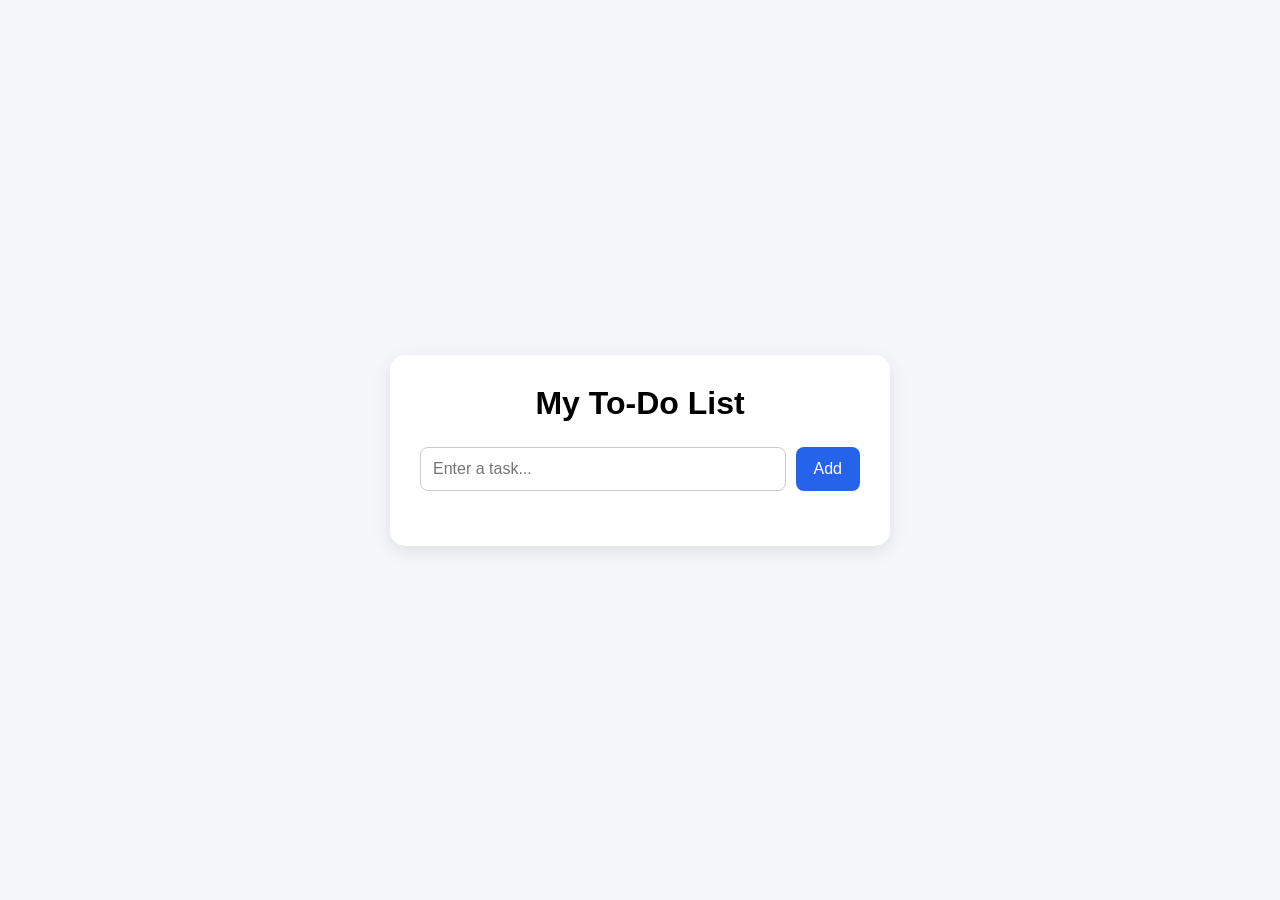
==== todo.html @ 12eb90e2 "Create todo.html" ====
<!DOCTYPE html>
<html lang="en">
<head>
  <meta charset="UTF-8">
  <meta name="viewport" content="width=device-width, initial-scale=1.0">
  <title>To-Do List | Anvita</title>

  <style>
    * {
      box-sizing: border-box;
      margin: 0;
      padding: 0;
    }

    body {
      font-family: Arial, sans-serif;
      background: #f5f7fa;
      display: flex;
      justify-content: center;
      align-items: center;
      min-height: 100vh;
      padding: 20px;
    }

    .todo-container {
      background: white;
      width: 100%;
      max-width: 500px;
      padding: 30px;
      border-radius: 15px;
      box-shadow: 0 5px 20px rgba(0, 0, 0, 0.1);
    }

    h1 {
      text-align: center;
      margin-bottom: 25px;
    }

    .input-area {
      display: flex;
      gap: 10px;
    }

    input {
      flex: 1;
      padding: 12px;
      border: 1px solid #ccc;
      border-radius: 8px;
      font-size: 16px;
    }

    button {
      padding: 12px 18px;
      border: none;
      border-radius: 8px;
      background: #2563eb;
      color: white;
      cursor: pointer;
      font-size: 16px;
    }

    button:hover {
      opacity: 0.9;
    }

    ul {
      list-style: none;
      margin-top: 25px;
    }

    li {
      display: flex;
      justify-content: space-between;
      align-items: center;
      padding: 12px;
      margin-bottom: 10px;
      background: #f1f5f9;
      border-radius: 8px;
    }

    li span {
      cursor: pointer;
    }

    li.completed span {
      text-decoration: line-through;
      color: #777;
    }

    .delete-btn {
      background: #dc2626;
      padding: 7px 10px;
      font-size: 14px;
    }
  </style>
</head>

<body>

  <div class="todo-container">

    <h1>My To-Do List</h1>

    <div class="input-area">
      <input
        type="text"
        id="taskInput"
        placeholder="Enter a task..."
      >

      <button onclick="addTask()">Add</button>
    </div>

    <ul id="taskList"></ul>

  </div>

  <script>
    function addTask() {
      const input = document.getElementById("taskInput");
      const taskText = input.value.trim();

      if (taskText === "") {
        alert("Please enter a task.");
        return;
      }

      const li = document.createElement("li");

      const span = document.createElement("span");
      span.textContent = taskText;

      span.onclick = function () {
        li.classList.toggle("completed");
      };

      const deleteButton = document.createElement("button");
      deleteButton.textContent = "Delete";
      deleteButton.className = "delete-btn";

      deleteButton.onclick = function () {
        li.remove();
      };

      li.appendChild(span);
      li.appendChild(deleteButton);

      document.getElementById("taskList").appendChild(li);

      input.value = "";
      input.focus();
    }

    document.getElementById("taskInput").addEventListener("keypress", function(event) {
      if (event.key === "Enter") {
        addTask();
      }
    });
  </script>

</body>
</html>
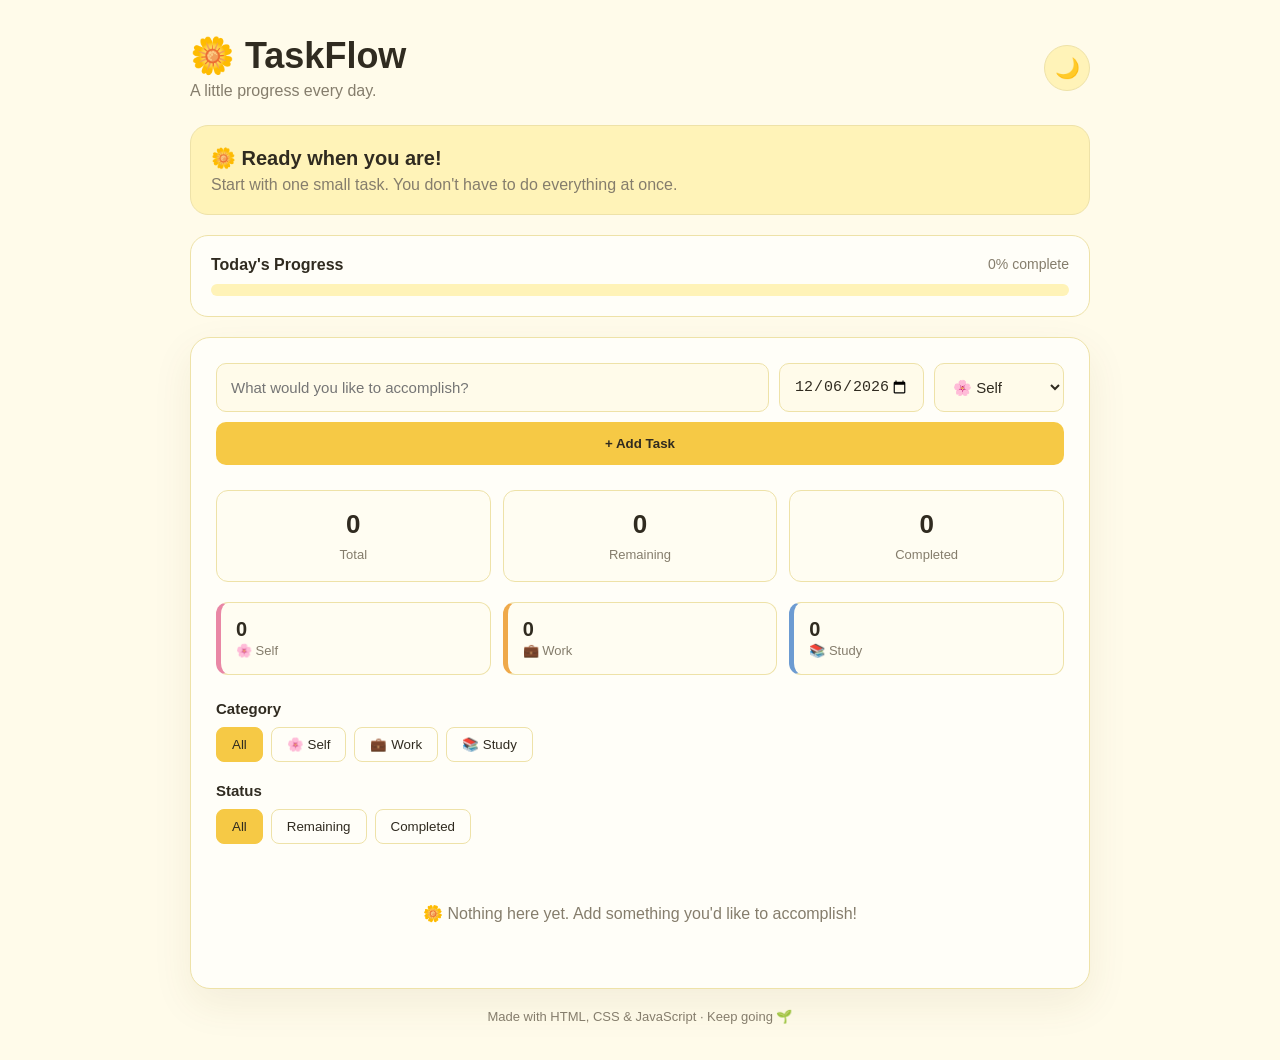
==== commit eacdf52d: "Update todo.html" ====
--- a/todo.html
+++ b/todo.html
@@ -3,159 +3,1495 @@
 <head>
   <meta charset="UTF-8">
   <meta name="viewport" content="width=device-width, initial-scale=1.0">
-  <title>To-Do List | Anvita</title>
+
+  <title>TaskFlow | My Happy Planner</title>
 
   <style>
     * {
-      box-sizing: border-box;
       margin: 0;
       padding: 0;
+      box-sizing: border-box;
+    }
+
+    :root {
+      --bg: #fffbea;
+      --card: #fffef8;
+      --yellow: #f6c945;
+      --yellow-dark: #d9a900;
+      --yellow-soft: #fff3b8;
+      --text: #302b20;
+      --muted: #857d6c;
+      --border: #eee2a8;
+      --task-bg: #fffdf2;
+      --green: #6aaa64;
+      --green-soft: #e7f5df;
+      --red: #e76f51;
+      --pink: #e987a5;
+      --blue: #6c9bd2;
+      --orange: #efa94a;
+    }
+
+    body.dark {
+      --bg: #242116;
+      --card: #302c1f;
+      --yellow: #f6d365;
+      --yellow-dark: #e5b82f;
+      --yellow-soft: #514720;
+      --text: #fffbea;
+      --muted: #c8c0a8;
+      --border: #5a5135;
+      --task-bg: #393421;
+      --green-soft: #30452d;
     }
 
     body {
       font-family: Arial, sans-serif;
-      background: #f5f7fa;
-      display: flex;
-      justify-content: center;
-      align-items: center;
+      background: var(--bg);
+      color: var(--text);
       min-height: 100vh;
-      padding: 20px;
-    }
-
-    .todo-container {
-      background: white;
-      width: 100%;
-      max-width: 500px;
-      padding: 30px;
-      border-radius: 15px;
-      box-shadow: 0 5px 20px rgba(0, 0, 0, 0.1);
-    }
-
-    h1 {
-      text-align: center;
-      margin-bottom: 25px;
-    }
-
-    .input-area {
-      display: flex;
-      gap: 10px;
-    }
-
-    input {
-      flex: 1;
-      padding: 12px;
-      border: 1px solid #ccc;
-      border-radius: 8px;
-      font-size: 16px;
-    }
-
-    button {
-      padding: 12px 18px;
-      border: none;
-      border-radius: 8px;
-      background: #2563eb;
-      color: white;
-      cursor: pointer;
-      font-size: 16px;
-    }
-
-    button:hover {
-      opacity: 0.9;
-    }
-
-    ul {
-      list-style: none;
-      margin-top: 25px;
-    }
-
-    li {
+      padding: 35px 20px;
+      transition: 0.3s;
+    }
+
+    .container {
+      max-width: 900px;
+      margin: auto;
+    }
+
+    /* HEADER */
+
+    .header {
       display: flex;
       justify-content: space-between;
       align-items: center;
-      padding: 12px;
+      margin-bottom: 25px;
+    }
+
+    .header h1 {
+      font-size: 36px;
+      margin-bottom: 5px;
+    }
+
+    .header p {
+      color: var(--muted);
+    }
+
+    #themeButton {
+      width: 46px;
+      height: 46px;
+      border-radius: 50%;
+      border: 1px solid var(--border);
+      background: var(--yellow-soft);
+      font-size: 20px;
+      cursor: pointer;
+    }
+
+    /* MOTIVATION */
+
+    .motivation {
+      background: var(--yellow-soft);
+      border: 1px solid var(--border);
+      border-radius: 18px;
+      padding: 20px;
+      margin-bottom: 20px;
+    }
+
+    .motivation h2 {
+      font-size: 20px;
+      margin-bottom: 6px;
+    }
+
+    .motivation p {
+      color: var(--muted);
+    }
+
+    /* PROGRESS */
+
+    .progress-card {
+      background: var(--card);
+      border: 1px solid var(--border);
+      border-radius: 18px;
+      padding: 20px;
+      margin-bottom: 20px;
+    }
+
+    .progress-top {
+      display: flex;
+      justify-content: space-between;
       margin-bottom: 10px;
-      background: #f1f5f9;
+    }
+
+    .progress-top span {
+      color: var(--muted);
+      font-size: 14px;
+    }
+
+    .progress-bar {
+      width: 100%;
+      height: 12px;
+      background: var(--yellow-soft);
+      border-radius: 20px;
+      overflow: hidden;
+    }
+
+    #progressFill {
+      height: 100%;
+      width: 0%;
+      background: var(--yellow);
+      border-radius: 20px;
+      transition: width 0.4s;
+    }
+
+    /* MAIN CARD */
+
+    .todo-card {
+      background: var(--card);
+      border: 1px solid var(--border);
+      border-radius: 20px;
+      padding: 25px;
+      box-shadow: 0 15px 40px rgba(100, 80, 20, 0.08);
+    }
+
+    /* INPUT */
+
+    .input-area {
+      display: grid;
+      grid-template-columns: 1fr 145px 130px;
+      gap: 10px;
+      margin-bottom: 25px;
+    }
+
+    input,
+    select {
+      width: 100%;
+      padding: 14px;
+      border: 1px solid var(--border);
+      border-radius: 10px;
+      background: var(--bg);
+      color: var(--text);
+      font-size: 15px;
+      outline: none;
+    }
+
+    input:focus,
+    select:focus {
+      border-color: var(--yellow-dark);
+    }
+
+    #addButton {
+      grid-column: 1 / -1;
+      padding: 14px;
+      border: none;
+      border-radius: 10px;
+      background: var(--yellow);
+      color: #302b20;
+      font-weight: bold;
+      cursor: pointer;
+    }
+
+    #addButton:hover {
+      background: var(--yellow-dark);
+    }
+
+    /* STATISTICS */
+
+    .stats {
+      display: grid;
+      grid-template-columns: repeat(3, 1fr);
+      gap: 12px;
+      margin-bottom: 20px;
+    }
+
+    .stat {
+      background: var(--task-bg);
+      border: 1px solid var(--border);
+      border-radius: 12px;
+      padding: 18px;
+      text-align: center;
+    }
+
+    .stat strong {
+      display: block;
+      font-size: 26px;
+      margin-bottom: 5px;
+    }
+
+    .stat span {
+      color: var(--muted);
+      font-size: 13px;
+    }
+
+    /* CATEGORIES */
+
+    .category-stats {
+      display: grid;
+      grid-template-columns: repeat(3, 1fr);
+      gap: 12px;
+      margin-bottom: 25px;
+    }
+
+    .category {
+      padding: 15px;
+      border-radius: 12px;
+      border: 1px solid var(--border);
+      background: var(--task-bg);
+    }
+
+    .category strong {
+      display: block;
+      font-size: 20px;
+    }
+
+    .category span {
+      color: var(--muted);
+      font-size: 13px;
+    }
+
+    .self {
+      border-left: 5px solid var(--pink);
+    }
+
+    .work {
+      border-left: 5px solid var(--orange);
+    }
+
+    .study {
+      border-left: 5px solid var(--blue);
+    }
+
+    /* FILTERS */
+
+    .filter-section {
+      margin-bottom: 20px;
+    }
+
+    .filter-section h3 {
+      font-size: 15px;
+      margin-bottom: 10px;
+    }
+
+    .filters {
+      display: flex;
+      gap: 8px;
+      flex-wrap: wrap;
+    }
+
+    .filter {
+      padding: 9px 15px;
+      border: 1px solid var(--border);
       border-radius: 8px;
-    }
-
-    li span {
+      background: transparent;
+      color: var(--text);
       cursor: pointer;
     }
 
-    li.completed span {
+    .filter.active {
+      background: var(--yellow);
+      color: #302b20;
+      border-color: var(--yellow);
+    }
+
+    /* TASK */
+
+    #taskList {
+      list-style: none;
+    }
+
+    .task {
+      background: var(--task-bg);
+      border: 1px solid var(--border);
+      border-radius: 14px;
+      padding: 15px;
+      margin-bottom: 12px;
+
+      display: grid;
+      grid-template-columns: auto 1fr auto;
+      gap: 12px;
+      align-items: center;
+
+      transition: 0.2s;
+    }
+
+    .task:hover {
+      transform: translateY(-2px);
+    }
+
+    .task.completed {
+      background: var(--green-soft);
+      border-color: #b7d8a8;
+    }
+
+    .task-checkbox {
+      width: 20px;
+      height: 20px;
+      cursor: pointer;
+      accent-color: var(--green);
+    }
+
+    .task-content {
+      min-width: 0;
+    }
+
+    .task-text {
+      font-weight: bold;
+      margin-bottom: 7px;
+      word-break: break-word;
+    }
+
+    .task.completed .task-text {
       text-decoration: line-through;
-      color: #777;
-    }
-
-    .delete-btn {
-      background: #dc2626;
-      padding: 7px 10px;
-      font-size: 14px;
+      color: var(--muted);
+    }
+
+    .task-info {
+      display: flex;
+      gap: 8px;
+      align-items: center;
+      flex-wrap: wrap;
+    }
+
+    .task-date {
+      color: var(--muted);
+      font-size: 12px;
+    }
+
+    .deadline {
+      font-size: 11px;
+      font-weight: bold;
+      padding: 4px 9px;
+      border-radius: 20px;
+    }
+
+    .deadline-normal {
+      background: var(--yellow-soft);
+    }
+
+    .deadline-today {
+      background: #ffe2a8;
+      color: #815400;
+    }
+
+    .deadline-overdue {
+      background: #ffd9d2;
+      color: #a33a25;
+    }
+
+    .deadline-complete {
+      background: var(--green-soft);
+      color: var(--green);
+    }
+
+    .badge {
+      font-size: 11px;
+      font-weight: bold;
+      padding: 4px 9px;
+      border-radius: 20px;
+      color: white;
+    }
+
+    .badge-self {
+      background: var(--pink);
+    }
+
+    .badge-work {
+      background: var(--orange);
+    }
+
+    .badge-study {
+      background: var(--blue);
+    }
+
+    .delete-button {
+      background: transparent;
+      color: var(--red);
+      border: none;
+      cursor: pointer;
+      font-weight: bold;
+      padding: 8px;
+    }
+
+    /* EMPTY */
+
+    #emptyMessage {
+      text-align: center;
+      padding: 40px 10px;
+      color: var(--muted);
+    }
+
+    /* FOOTER */
+
+    .footer {
+      text-align: center;
+      color: var(--muted);
+      margin-top: 20px;
+      font-size: 13px;
+    }
+
+    /* RESPONSIVE */
+
+    @media (max-width: 700px) {
+
+      body {
+        padding: 25px 15px;
+      }
+
+      .header h1 {
+        font-size: 28px;
+      }
+
+      .input-area {
+        grid-template-columns: 1fr;
+      }
+
+      .stats,
+      .category-stats {
+        grid-template-columns: 1fr;
+      }
+
+      .task {
+        grid-template-columns: auto 1fr;
+      }
+
+      .delete-button {
+        grid-column: 2;
+        justify-self: start;
+      }
     }
   </style>
 </head>
 
 <body>
 
-  <div class="todo-container">
-
-    <h1>My To-Do List</h1>
-
-    <div class="input-area">
-      <input
-        type="text"
-        id="taskInput"
-        placeholder="Enter a task..."
-      >
-
-      <button onclick="addTask()">Add</button>
+  <div class="container">
+
+    <!-- HEADER -->
+
+    <div class="header">
+
+      <div>
+        <h1>🌼 TaskFlow</h1>
+        <p>A little progress every day.</p>
+      </div>
+
+      <button id="themeButton">🌙</button>
+
     </div>
 
-    <ul id="taskList"></ul>
+
+    <!-- MOTIVATIONAL MESSAGE -->
+
+    <div class="motivation">
+
+      <h2 id="motivationTitle">
+        You've got this! 🌱
+      </h2>
+
+      <p id="motivationText">
+        Start with one small task and build from there.
+      </p>
+
+    </div>
+
+
+    <!-- PROGRESS -->
+
+    <div class="progress-card">
+
+      <div class="progress-top">
+
+        <strong>Today's Progress</strong>
+
+        <span id="progressText">
+          0% complete
+        </span>
+
+      </div>
+
+      <div class="progress-bar">
+
+        <div id="progressFill"></div>
+
+      </div>
+
+    </div>
+
+
+    <!-- MAIN -->
+
+    <div class="todo-card">
+
+
+      <!-- ADD TASK -->
+
+      <div class="input-area">
+
+        <input
+          type="text"
+          id="taskInput"
+          placeholder="What would you like to accomplish?"
+        >
+
+        <input
+          type="date"
+          id="taskDate"
+        >
+
+        <select id="taskCategory">
+
+          <option value="self">🌸 Self</option>
+          <option value="work">💼 Work</option>
+          <option value="study">📚 Study</option>
+
+        </select>
+
+        <button id="addButton">
+          + Add Task
+        </button>
+
+      </div>
+
+
+      <!-- TOTAL / REMAINING / COMPLETED -->
+
+      <div class="stats">
+
+        <div class="stat">
+          <strong id="totalCount">0</strong>
+          <span>Total</span>
+        </div>
+
+        <div class="stat">
+          <strong id="activeCount">0</strong>
+          <span>Remaining</span>
+        </div>
+
+        <div class="stat">
+          <strong id="completedCount">0</strong>
+          <span>Completed</span>
+        </div>
+
+      </div>
+
+
+      <!-- CATEGORY TOTALS -->
+
+      <div class="category-stats">
+
+        <div class="category self">
+          <strong id="selfCount">0</strong>
+          <span>🌸 Self</span>
+        </div>
+
+        <div class="category work">
+          <strong id="workCount">0</strong>
+          <span>💼 Work</span>
+        </div>
+
+        <div class="category study">
+          <strong id="studyCount">0</strong>
+          <span>📚 Study</span>
+        </div>
+
+      </div>
+
+
+      <!-- CATEGORY FILTER -->
+
+      <div class="filter-section">
+
+        <h3>Category</h3>
+
+        <div class="filters">
+
+          <button
+            class="filter category-filter active"
+            data-filter="all">
+            All
+          </button>
+
+          <button
+            class="filter category-filter"
+            data-filter="self">
+            🌸 Self
+          </button>
+
+          <button
+            class="filter category-filter"
+            data-filter="work">
+            💼 Work
+          </button>
+
+          <button
+            class="filter category-filter"
+            data-filter="study">
+            📚 Study
+          </button>
+
+        </div>
+
+      </div>
+
+
+      <!-- STATUS FILTER -->
+
+      <div class="filter-section">
+
+        <h3>Status</h3>
+
+        <div class="filters">
+
+          <button
+            class="filter status-filter active"
+            data-filter="all">
+            All
+          </button>
+
+          <button
+            class="filter status-filter"
+            data-filter="active">
+            Remaining
+          </button>
+
+          <button
+            class="filter status-filter"
+            data-filter="completed">
+            Completed
+          </button>
+
+        </div>
+
+      </div>
+
+
+      <!-- TASK LIST -->
+
+      <ul id="taskList"></ul>
+
+
+      <div id="emptyMessage">
+        🌼 Nothing here yet. Add something you'd like to accomplish!
+      </div>
+
+    </div>
+
+
+    <div class="footer">
+      Made with HTML, CSS & JavaScript · Keep going 🌱
+    </div>
 
   </div>
 
+
   <script>
+
+    const taskInput =
+      document.getElementById("taskInput");
+
+    const taskDate =
+      document.getElementById("taskDate");
+
+    const taskCategory =
+      document.getElementById("taskCategory");
+
+    const addButton =
+      document.getElementById("addButton");
+
+    const taskList =
+      document.getElementById("taskList");
+
+    const emptyMessage =
+      document.getElementById("emptyMessage");
+
+    const totalCount =
+      document.getElementById("totalCount");
+
+    const activeCount =
+      document.getElementById("activeCount");
+
+    const completedCount =
+      document.getElementById("completedCount");
+
+    const selfCount =
+      document.getElementById("selfCount");
+
+    const workCount =
+      document.getElementById("workCount");
+
+    const studyCount =
+      document.getElementById("studyCount");
+
+    const progressFill =
+      document.getElementById("progressFill");
+
+    const progressText =
+      document.getElementById("progressText");
+
+    const motivationTitle =
+      document.getElementById("motivationTitle");
+
+    const motivationText =
+      document.getElementById("motivationText");
+
+    const themeButton =
+      document.getElementById("themeButton");
+
+
+    let tasks =
+      JSON.parse(localStorage.getItem("tasks")) || [];
+
+    let categoryFilter = "all";
+
+    let statusFilter = "all";
+
+
+    /* TODAY */
+
+    const today =
+      new Date().toISOString().split("T")[0];
+
+    taskDate.value = today;
+
+
+    /* SAVE */
+
+    function saveTasks() {
+
+      localStorage.setItem(
+        "tasks",
+        JSON.stringify(tasks)
+      );
+
+    }
+
+
+    /* ADD TASK */
+
     function addTask() {
-      const input = document.getElementById("taskInput");
-      const taskText = input.value.trim();
-
-      if (taskText === "") {
-        alert("Please enter a task.");
+
+      const text =
+        taskInput.value.trim();
+
+      const date =
+        taskDate.value;
+
+      const category =
+        taskCategory.value;
+
+
+      if (text === "") {
+
+        alert("Give your task a name first 🌼");
+
         return;
-      }
-
-      const li = document.createElement("li");
-
-      const span = document.createElement("span");
-      span.textContent = taskText;
-
-      span.onclick = function () {
-        li.classList.toggle("completed");
-      };
-
-      const deleteButton = document.createElement("button");
-      deleteButton.textContent = "Delete";
-      deleteButton.className = "delete-btn";
-
-      deleteButton.onclick = function () {
-        li.remove();
-      };
-
-      li.appendChild(span);
-      li.appendChild(deleteButton);
-
-      document.getElementById("taskList").appendChild(li);
-
-      input.value = "";
-      input.focus();
-    }
-
-    document.getElementById("taskInput").addEventListener("keypress", function(event) {
-      if (event.key === "Enter") {
-        addTask();
-      }
-    });
+
+      }
+
+
+      if (date === "") {
+
+        alert("Please choose a deadline 📅");
+
+        return;
+
+      }
+
+
+      tasks.push({
+
+        id: Date.now(),
+
+        text: text,
+
+        date: date,
+
+        category: category,
+
+        completed: false
+
+      });
+
+
+      taskInput.value = "";
+
+      taskDate.value = today;
+
+      taskCategory.value = "self";
+
+
+      saveTasks();
+
+      renderTasks();
+
+      taskInput.focus();
+
+    }
+
+
+    /* TOGGLE */
+
+    function toggleTask(id) {
+
+      let completedTask = null;
+
+
+      tasks =
+        tasks.map(task => {
+
+          if (task.id === id) {
+
+            const updatedTask = {
+
+              ...task,
+
+              completed:
+                !task.completed
+
+            };
+
+
+            if (updatedTask.completed) {
+
+              completedTask =
+                updatedTask;
+
+            }
+
+
+            return updatedTask;
+
+          }
+
+          return task;
+
+        });
+
+
+      saveTasks();
+
+      renderTasks();
+
+
+      if (completedTask) {
+
+        showCompletionMessage(
+          completedTask.text
+        );
+
+      }
+
+    }
+
+
+    /* COMPLETION MESSAGE */
+
+    function showCompletionMessage(taskName) {
+
+      motivationTitle.textContent =
+        "🎉 Amazing! You did it!";
+
+      motivationText.textContent =
+        `"${taskName}" is complete. One more step forward! 🌱`;
+
+      setTimeout(updateMotivation, 4000);
+
+    }
+
+
+    /* DELETE */
+
+    function deleteTask(id) {
+
+      tasks =
+        tasks.filter(
+          task => task.id !== id
+        );
+
+
+      saveTasks();
+
+      renderTasks();
+
+    }
+
+
+    /* DATE */
+
+    function formatDate(date) {
+
+      const d =
+        new Date(date + "T00:00:00");
+
+      return d.toLocaleDateString(
+        undefined,
+        {
+          day: "numeric",
+          month: "short",
+          year: "numeric"
+        }
+      );
+
+    }
+
+
+    /* DEADLINE STATUS */
+
+    function getDeadlineClass(task) {
+
+      if (task.completed) {
+
+        return "deadline-complete";
+
+      }
+
+
+      if (task.date < today) {
+
+        return "deadline-overdue";
+
+      }
+
+
+      if (task.date === today) {
+
+        return "deadline-today";
+
+      }
+
+
+      return "deadline-normal";
+
+    }
+
+
+    function getDeadlineText(task) {
+
+      if (task.completed) {
+
+        return "✓ Completed";
+
+      }
+
+
+      if (task.date < today) {
+
+        return "⚠ Overdue";
+
+      }
+
+
+      if (task.date === today) {
+
+        return "⏰ Due today";
+
+      }
+
+
+      const tomorrow =
+        new Date();
+
+      tomorrow.setDate(
+        tomorrow.getDate() + 1
+      );
+
+
+      const tomorrowString =
+        tomorrow
+          .toISOString()
+          .split("T")[0];
+
+
+      if (task.date === tomorrowString) {
+
+        return "⏰ Due tomorrow";
+
+      }
+
+
+      return "📅 " + formatDate(task.date);
+
+    }
+
+
+    /* RENDER */
+
+    function renderTasks() {
+
+      taskList.innerHTML = "";
+
+
+      let filteredTasks = tasks;
+
+
+      if (categoryFilter !== "all") {
+
+        filteredTasks =
+          filteredTasks.filter(
+            task =>
+              task.category ===
+              categoryFilter
+          );
+
+      }
+
+
+      if (statusFilter === "active") {
+
+        filteredTasks =
+          filteredTasks.filter(
+            task =>
+              !task.completed
+          );
+
+      }
+
+
+      if (statusFilter === "completed") {
+
+        filteredTasks =
+          filteredTasks.filter(
+            task =>
+              task.completed
+          );
+
+      }
+
+
+      /* SORT */
+
+      filteredTasks.sort(
+        (a, b) =>
+          a.date.localeCompare(b.date)
+      );
+
+
+      filteredTasks.forEach(task => {
+
+        const li =
+          document.createElement("li");
+
+        li.className = "task";
+
+
+        if (task.completed) {
+
+          li.classList.add("completed");
+
+        }
+
+
+        /* CHECKBOX */
+
+        const checkbox =
+          document.createElement("input");
+
+        checkbox.type = "checkbox";
+
+        checkbox.className =
+          "task-checkbox";
+
+        checkbox.checked =
+          task.completed;
+
+
+        checkbox.addEventListener(
+          "change",
+          () => toggleTask(task.id)
+        );
+
+
+        /* CONTENT */
+
+        const content =
+          document.createElement("div");
+
+        content.className =
+          "task-content";
+
+
+        const text =
+          document.createElement("div");
+
+        text.className =
+          "task-text";
+
+        text.textContent =
+          task.text;
+
+
+        const info =
+          document.createElement("div");
+
+        info.className =
+          "task-info";
+
+
+        /* CATEGORY */
+
+        const badge =
+          document.createElement("span");
+
+        badge.className =
+          "badge badge-" +
+          task.category;
+
+
+        const icons = {
+
+          self: "🌸 Self",
+
+          work: "💼 Work",
+
+          study: "📚 Study"
+
+        };
+
+
+        badge.textContent =
+          icons[task.category];
+
+
+        /* DEADLINE */
+
+        const deadline =
+          document.createElement("span");
+
+        deadline.className =
+          "deadline " +
+          getDeadlineClass(task);
+
+        deadline.textContent =
+          getDeadlineText(task);
+
+
+        info.appendChild(badge);
+
+        info.appendChild(deadline);
+
+
+        content.appendChild(text);
+
+        content.appendChild(info);
+
+
+        /* DELETE */
+
+        const deleteButton =
+          document.createElement("button");
+
+        deleteButton.className =
+          "delete-button";
+
+        deleteButton.textContent =
+          "Delete";
+
+
+        deleteButton.addEventListener(
+          "click",
+          () => deleteTask(task.id)
+        );
+
+
+        li.appendChild(checkbox);
+
+        li.appendChild(content);
+
+        li.appendChild(deleteButton);
+
+        taskList.appendChild(li);
+
+      });
+
+
+      updateStats();
+
+
+      emptyMessage.style.display =
+        filteredTasks.length === 0
+          ? "block"
+          : "none";
+
+    }
+
+
+    /* STATS */
+
+    function updateStats() {
+
+      const total =
+        tasks.length;
+
+
+      const completed =
+        tasks.filter(
+          task =>
+            task.completed
+        ).length;
+
+
+      const remaining =
+        total - completed;
+
+
+      totalCount.textContent =
+        total;
+
+      activeCount.textContent =
+        remaining;
+
+      completedCount.textContent =
+        completed;
+
+
+      selfCount.textContent =
+        tasks.filter(
+          task =>
+            task.category === "self"
+        ).length;
+
+
+      workCount.textContent =
+        tasks.filter(
+          task =>
+            task.category === "work"
+        ).length;
+
+
+      studyCount.textContent =
+        tasks.filter(
+          task =>
+            task.category === "study"
+        ).length;
+
+
+      /* PROGRESS */
+
+      const percentage =
+        total === 0
+          ? 0
+          : Math.round(
+              (completed / total) * 100
+            );
+
+
+      progressFill.style.width =
+        percentage + "%";
+
+
+      progressText.textContent =
+        percentage + "% complete";
+
+
+      updateMotivation();
+
+    }
+
+
+    /* MOTIVATION */
+
+    function updateMotivation() {
+
+      const total =
+        tasks.length;
+
+
+      const completed =
+        tasks.filter(
+          task =>
+            task.completed
+        ).length;
+
+
+      const remaining =
+        total - completed;
+
+
+      if (total === 0) {
+
+        motivationTitle.textContent =
+          "🌼 Ready when you are!";
+
+        motivationText.textContent =
+          "Start with one small task. You don't have to do everything at once.";
+
+        return;
+
+      }
+
+
+      if (remaining === 0) {
+
+        motivationTitle.textContent =
+          "🏆 You're all caught up!";
+
+        motivationText.textContent =
+          "Amazing work. Take a breath and enjoy your little victory. 🌼";
+
+        return;
+
+      }
+
+
+      if (completed === 0) {
+
+        motivationTitle.textContent =
+          "🌱 Let's get started!";
+
+        motivationText.textContent =
+          "One small win can change the whole day.";
+
+        return;
+
+      }
+
+
+      if (completed / total >= 0.75) {
+
+        motivationTitle.textContent =
+          "🔥 You're on a roll!";
+
+        motivationText.textContent =
+          "You're almost there. Keep that momentum going!";
+
+        return;
+
+      }
+
+
+      motivationTitle.textContent =
+        "✨ You're making progress!";
+
+      motivationText.textContent =
+        `${completed} task${completed === 1 ? "" : "s"} done. Keep going — you've got this!`;
+
+    }
+
+
+    /* ADD */
+
+    addButton.addEventListener(
+      "click",
+      addTask
+    );
+
+
+    /* ENTER */
+
+    taskInput.addEventListener(
+      "keypress",
+      event => {
+
+        if (event.key === "Enter") {
+
+          addTask();
+
+        }
+
+      }
+    );
+
+
+    /* CATEGORY FILTER */
+
+    document
+      .querySelectorAll(".category-filter")
+      .forEach(button => {
+
+        button.addEventListener(
+          "click",
+          () => {
+
+            document
+              .querySelectorAll(
+                ".category-filter"
+              )
+              .forEach(btn =>
+                btn.classList.remove(
+                  "active"
+                )
+              );
+
+
+            button.classList.add(
+              "active"
+            );
+
+
+            categoryFilter =
+              button.dataset.filter;
+
+
+            renderTasks();
+
+          }
+        );
+
+      });
+
+
+    /* STATUS FILTER */
+
+    document
+      .querySelectorAll(".status-filter")
+      .forEach(button => {
+
+        button.addEventListener(
+          "click",
+          () => {
+
+            document
+              .querySelectorAll(
+                ".status-filter"
+              )
+              .forEach(btn =>
+                btn.classList.remove(
+                  "active"
+                )
+              );
+
+
+            button.classList.add(
+              "active"
+            );
+
+
+            statusFilter =
+              button.dataset.filter;
+
+
+            renderTasks();
+
+          }
+        );
+
+      });
+
+
+    /* DARK MODE */
+
+    themeButton.addEventListener(
+      "click",
+      () => {
+
+        document.body.classList.toggle(
+          "dark"
+        );
+
+
+        themeButton.textContent =
+          document.body.classList.contains(
+            "dark"
+          )
+            ? "☀️"
+            : "🌙";
+
+      }
+    );
+
+
+    /* START */
+
+    renderTasks();
+
   </script>
 
 </body>
